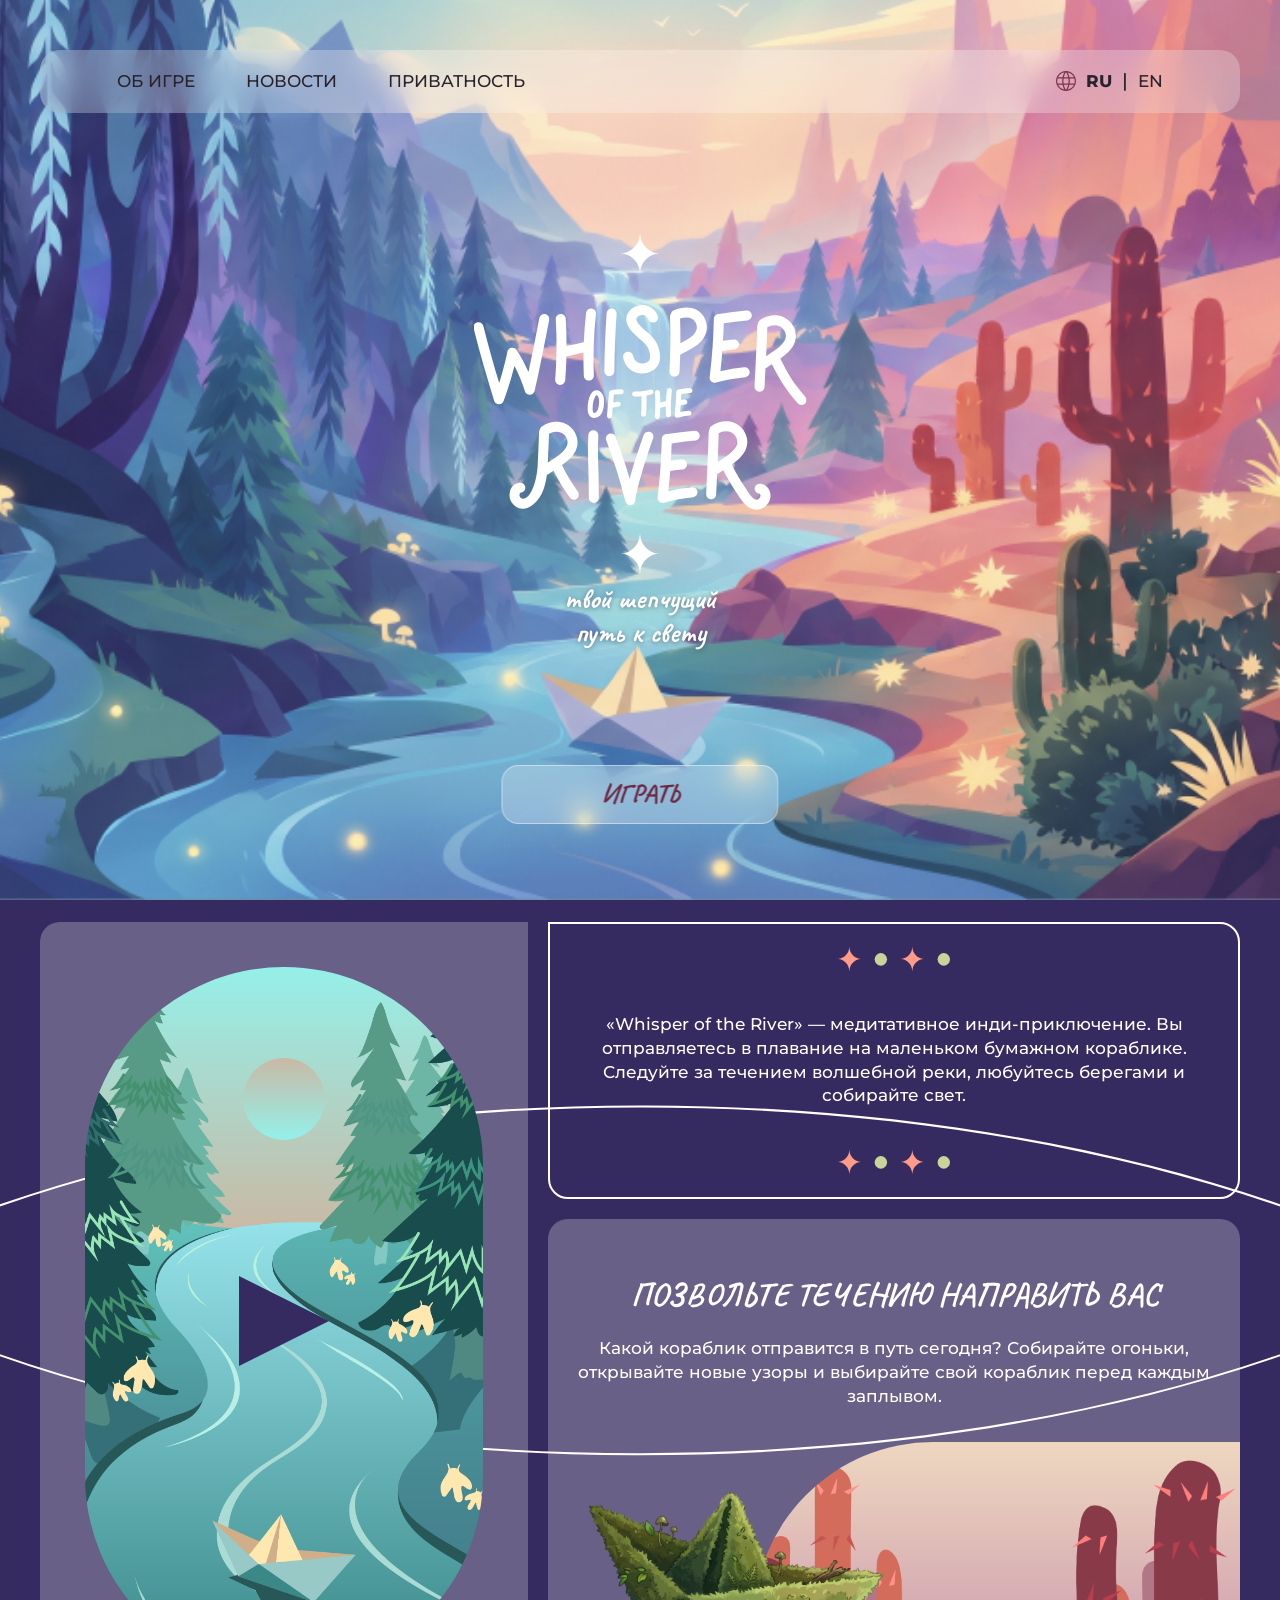
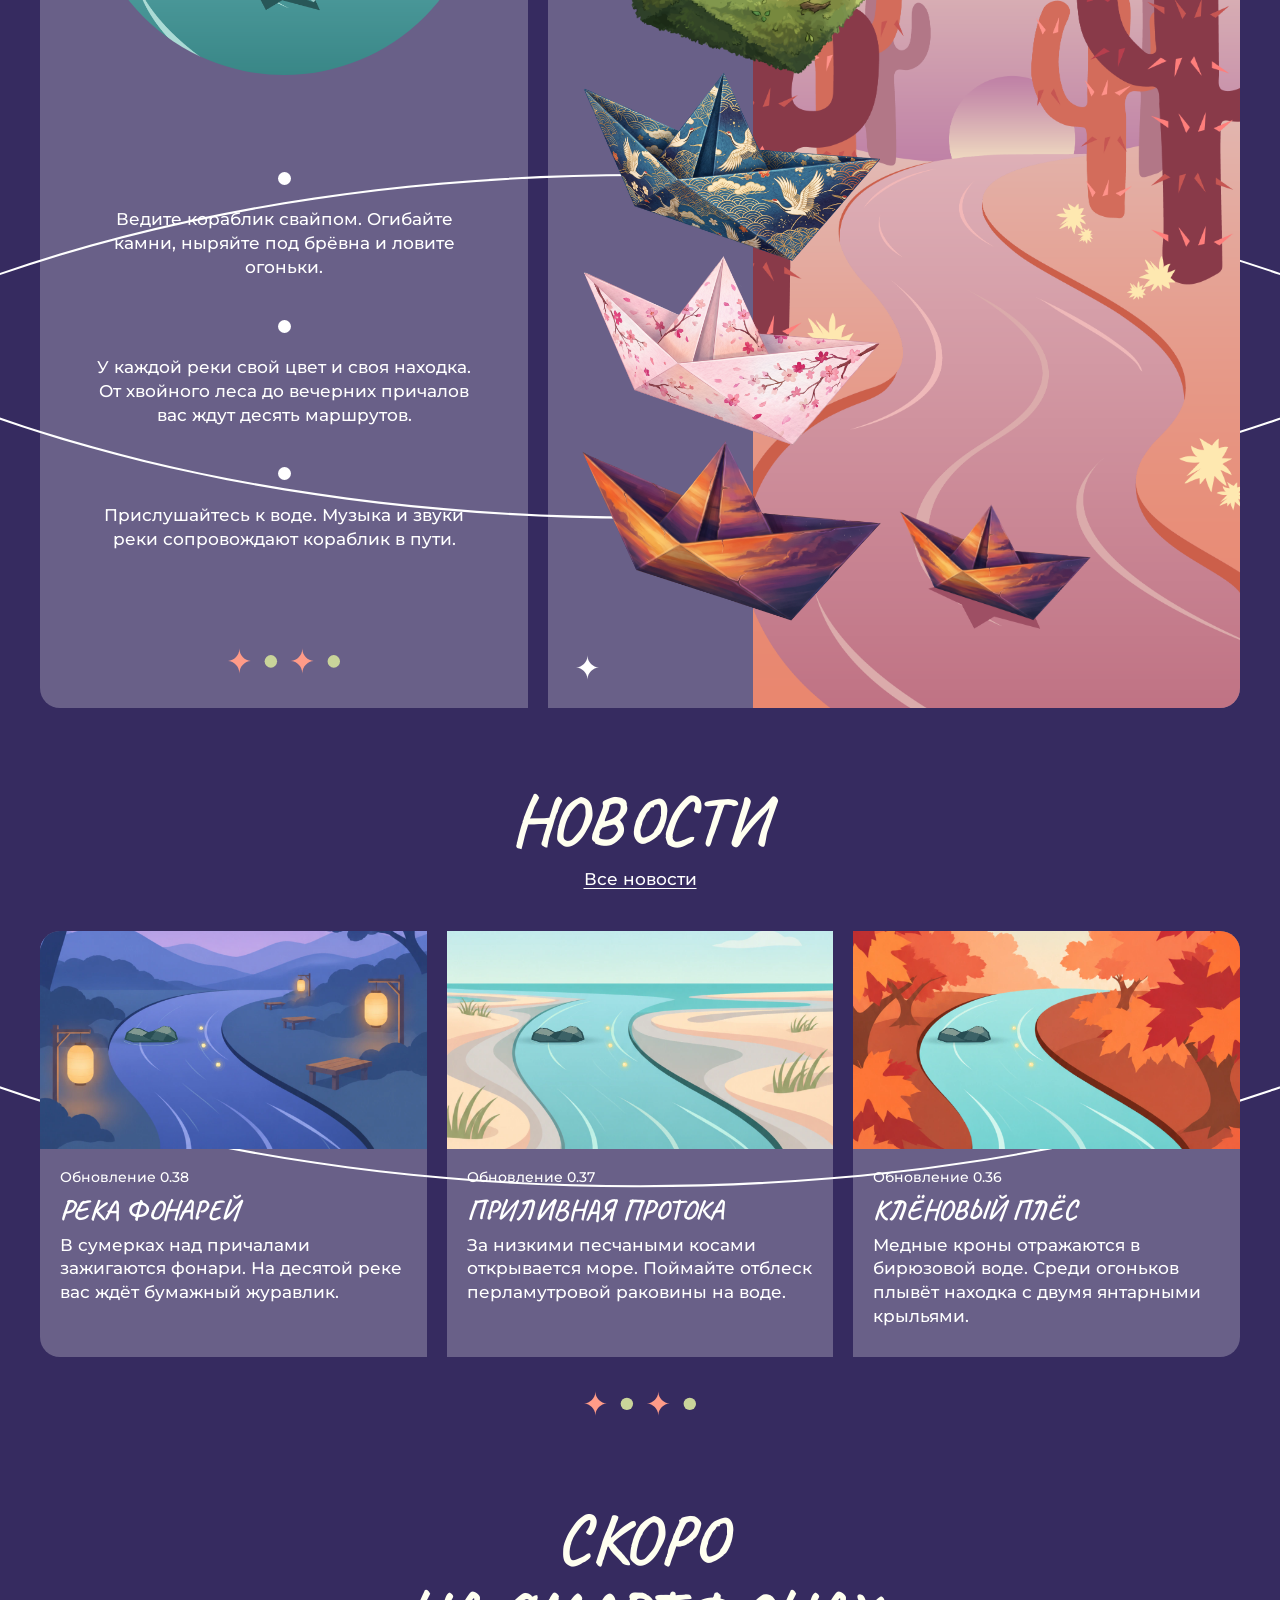
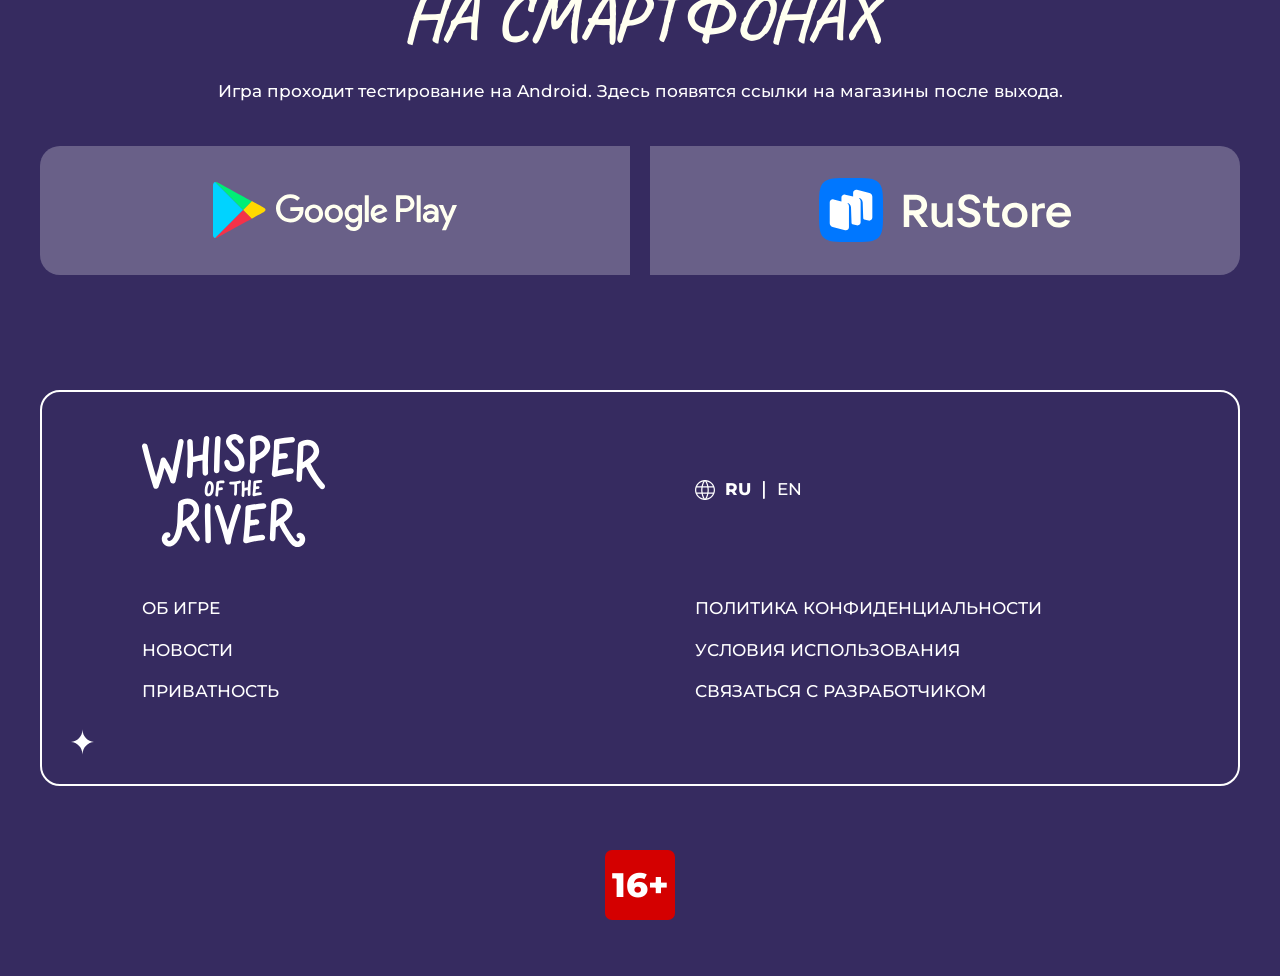
==== index.html @ 46de57a1 "Публикация сайта Whisper of the River" ====
<!doctype html>
<html lang="ru"><head><meta charset="utf-8"><meta name="viewport" content="width=device-width,initial-scale=1"><meta name="theme-color" content="#362b60"><title>Whisper of the River</title>
<meta name="description" content="Путешествие бумажного кораблика по десяти волшебным рекам."><link rel="icon" href="assets/spark.svg"><link rel="stylesheet" href="assets/site.css"><script defer src="assets/site.js"></script></head>
<body class="landing"><a class="skip" href="#content">К содержимому</a><section class="hero"><header class="bar wrap"><nav aria-label="Меню"><a href="index.html#about">Об игре</a><a href="news/index.html">Новости</a><a href="privacy/index.html">Приватность</a></nav><div class="languages"><img src="assets/globe.svg" alt="" ><a lang="ru" hreflang="ru" href="index.html" aria-current="page">RU</a><img src="assets/divider-dark.svg" alt="" class="divider"><a lang="en" hreflang="en" href="en/index.html">EN</a></div>
      <button class="menu-toggle" data-open="menu" aria-haspopup="dialog" aria-controls="menu" aria-label="Меню"><img src="assets/menu.svg" alt="" ></button></header>
    <dialog id="menu" aria-label="Меню"><button class="close" autofocus aria-label="Закрыть" data-close><img src="assets/close.svg" alt="" ></button>
    <a href="index.html" aria-label="На главную"><picture><source media="(max-width: 700px)" srcset="assets/wordmark-mobile.svg"><img src="assets/wordmark.svg" alt="Whisper of the River" ></picture></a><nav><a href="index.html#about">Об игре</a><a href="news/index.html">Новости</a><a href="privacy/index.html">Приватность</a></nav><a class="play menu-play" href="index.html#release">Играть</a></dialog><h1><picture><source media="(max-width: 700px)" srcset="assets/hero-mobile.svg"><img src="assets/hero-logo.svg" alt="Whisper of the River" ></picture></h1>
        <p class="tagline">твой шепчущий<br>путь к свету</p><a class="play" href="#release">Играть</a></section>
        <main id="content"><section class="about wrap" id="about" aria-label="Об игре">
        <div class="intro"><img src="assets/stars-top.svg" alt="" ><p>«Whisper of the River» — медитативное инди-приключение. Вы отправляетесь в плавание на маленьком бумажном кораблике. Следуйте за течением волшебной реки, любуйтесь берегами и собирайте свет.</p><img src="assets/stars.svg" alt="" ></div>
        <div class="journey"><button class="poster" data-open="film" aria-haspopup="dialog" aria-label="Посмотреть игровой процесс"><img src="assets/forest.png" alt="" ><img src="assets/play.svg" alt="" class="play-icon"></button>
        <ul><li>Ведите кораблик свайпом. Огибайте камни, ныряйте под брёвна и ловите огоньки.</li><li>У каждой реки свой цвет и своя находка. От хвойного леса до вечерних причалов вас ждут десять маршрутов.</li><li>Прислушайтесь к воде. Музыка и звуки реки сопровождают кораблик в пути.</li></ul><img src="assets/stars.svg" alt="" ></div>
        <div class="fleet"><h2>Позвольте течению направить вас</h2>
        <p>Какой кораблик отправится в путь сегодня? Собирайте огоньки, открывайте новые узоры и выбирайте свой кораблик перед каждым заплывом.</p>
        <div class="fleet-art"><img src="assets/trail.svg" alt="" class="trail"><img src="assets/desert.png" alt="" class="desert" loading="lazy"><img src="assets/boat-moss.png" alt="" class="boat moss" loading="lazy"><img src="assets/boat-night.png" alt="" class="boat night" loading="lazy"><img src="assets/boat-blossom.png" alt="" class="boat blossom" loading="lazy"><img src="assets/boat-sunset.png" alt="" class="boat sunset" loading="lazy"><img src="assets/boat-sunset.png" alt="" class="boat little" loading="lazy"><img src="assets/spark.svg" alt="" class="spark"></div></div></section>
        <section class="news wrap" id="news"><h2>Новости</h2><a href="news/index.html">Все новости</a><div class="cards"><article><a class="card" href="news/lantern/index.html"><img src="assets/10.webp" alt="" loading="lazy">
        <div><small>Обновление 0.38</small><h3>Река фонарей</h3><p>В сумерках над причалами зажигаются фонари. На десятой реке вас ждёт бумажный журавлик.</p></div></a></article><article><a class="card" href="news/tidal/index.html"><img src="assets/09.webp" alt="" loading="lazy">
        <div><small>Обновление 0.37</small><h3>Приливная протока</h3><p>За низкими песчаными косами открывается море. Поймайте отблеск перламутровой раковины на воде.</p></div></a></article><article><a class="card" href="news/maple/index.html"><img src="assets/08.webp" alt="" loading="lazy">
        <div><small>Обновление 0.36</small><h3>Клёновый плёс</h3><p>Медные кроны отражаются в бирюзовой воде. Среди огоньков плывёт находка с двумя янтарными крыльями.</p></div></a></article></div><img src="assets/stars.svg" alt="" ></section>
        <section id="release" class="release wrap"><h2>Скоро<br>на смартфонах</h2><p>Игра проходит тестирование на Android. Здесь появятся ссылки на магазины после выхода.</p>
        <div class="stores"><div><img src="assets/google-play.svg" alt="Google Play" ></div><div><img src="assets/rustore.svg" alt="RuStore" ></div></div></section></main>
        <dialog id="film" aria-label="Посмотреть игровой процесс"><button class="close" autofocus aria-label="Закрыть" data-close><img src="assets/close.svg" alt="" ></button><img class="footage" data-src="assets/river-in-motion.webp" alt="Запись заплыва бумажного кораблика"></dialog><footer class="wrap"><div class="footer-box"><a href="index.html" aria-label="На главную"><picture><source media="(max-width: 700px)" srcset="assets/wordmark-mobile.svg"><img src="assets/wordmark.svg" alt="Whisper of the River" ></picture></a><div class="languages"><img src="assets/globe-light.svg" alt="" ><a lang="ru" hreflang="ru" href="index.html" aria-current="page">RU</a><img src="assets/divider.svg" alt="" class="divider"><a lang="en" hreflang="en" href="en/index.html">EN</a></div><nav><a href="index.html#about">Об игре</a><a href="news/index.html">Новости</a><a href="privacy/index.html">Приватность</a></nav>
    <nav><a href="privacy/index.html">Политика конфиденциальности</a><a href="terms/index.html">Условия использования</a><a href="mailto:al.mandarinne@mail.ru">Связаться с разработчиком</a></nav></div><b class="age">16+</b></footer></body></html>
---- assets/site.css ----
@font-face {
  font-family: Montserrat; src: url(Montserrat.ttf) format("truetype");
  font-weight: 100 900; font-display: swap;
}
@font-face {
  font-family: Caveat; src: url(caveat.ttf) format("truetype");
  font-weight: 400 700; font-display: swap;
}
:root {
  --river: #362b60; --glass: rgb(255 255 255 / 25%); --cream: #fffff0;
  color: white; background: var(--river); font: 500 106.25%/1.4 Montserrat, sans-serif;
}
* { box-sizing: border-box; }
body { margin: 0; }
body:has(dialog[open]) { overflow: hidden; }
img { display: block; max-width: 100%; }
button, a { color: inherit; font: inherit; }
button { cursor: pointer; }
button:focus-visible, a:focus-visible { outline: 3px solid #ffd58c; outline-offset: 4px; }
a { text-underline-offset: .18em; }
a:hover { text-decoration: underline; }
button { border: 0; background: transparent; padding: 0; }
p, h1, h2, h3, ul { margin: 0; }
h1,h2,h3,.play,.tagline { font-family: Caveat, cursive; font-weight: 700; }
h2,h3,.play { text-transform: uppercase; }
.wrap { width: min(1200px, calc(100% - 64px)); margin-inline: auto; }
.skip { position: absolute; top: -5rem; left: 1rem; z-index: 10; background: var(--river); padding: .65rem; }
.skip:focus { top: 0; }
.hero {
  position: relative; isolation: isolate; height: clamp(560px, 100svh, 1080px);
  background: #74899b url(river-valley.png) center bottom / auto 115.55% no-repeat;
}
@media (min-aspect-ratio: 2/1) { .hero { background-size: cover; } }
.hero h1,.tagline,.hero > .play { position: absolute; left: 50%; transform: translateX(-50%); }
.hero h1 { top: 25.8%; width: min(37vh, 397px); width: min(37svh, 397px); }
.hero h1 img { width: 100%; }
.tagline { top: 64.7%; font-size: clamp(1.45rem,3.2svh,2rem); line-height: 1.18; text-align: center; text-shadow: 0 1px 5px #303d5299; }
.play {
  display: grid; place-items: center; text-decoration: none; background: var(--glass);
  border-radius: 17px; border: 1px solid #ffffff73; backdrop-filter: blur(12px);
  width: 277px; height: 59px; font-size: 1.55rem; color: #6d2942;
}
.hero > .play { top: 85%; }
.play:hover { background: #ffffff80; }
.bar {
  height: 63px; display: flex; align-items: center; justify-content: space-between;
  color: #28232c; border-radius: 20px; background: var(--glass); backdrop-filter: blur(14px);
  padding: 0 clamp(24px,6vw,102px);
}
.hero .bar { position: absolute; inset: 5.55% 0 auto; }
.bar nav,.languages { display: flex; align-items: center; }
.bar nav { gap: clamp(18px,4vw,66px); }
nav a,.languages a { text-decoration: none; text-transform: uppercase; }
nav a:hover,.languages a:hover { text-decoration: underline; }
.languages { gap: 10px; }
.languages a { padding: .5rem 0; }
.languages a[aria-current] { font-weight: 750; }
.languages .divider { width: 18px; transform: rotate(90deg); margin-inline: -6px; }
.menu-toggle { display: none; }
.landing { background: var(--river) url(orbits.svg) center 442px / 2000px auto no-repeat; }
.about {
  position: relative; margin-top: 22px; display: grid; gap: 20px;
  grid-template-columns: 488fr 692fr; grid-template-rows: auto 1fr;
  grid-template-areas: "journey intro" "journey fleet"; text-align: center;
}
.intro,.journey,.fleet { min-width: 0; }
.intro { grid-area: intro; border: 2px solid #fff; border-radius: 0 20px 20px; min-height: 277px;
  padding: 22px 18px; display: flex; flex-direction: column; align-items: center; justify-content: space-between; gap: 24px; }
.intro p { margin-block: auto; }
.journey,.fleet,.card,.stores > div { background: var(--glass); }
.journey { grid-area: journey; border-radius: 20px 0 0 20px; padding: 9.2% 9.2% 7%; display: flex; flex-direction: column; align-items: center; justify-content: space-between; gap: 32px; }
.poster { position: relative; border-radius: 999px; overflow: hidden; width: 100%; }
.poster > img:first-child { width: 100%; aspect-ratio: 398/708; object-fit: cover; }
.play-icon { position: absolute; width: 22.6%; inset: 50% auto auto 50%; transform: translate(-50%,-50%); transition: scale .15s; }
.poster:hover .play-icon { scale: 1.05; }
.journey ul { list-style: none; padding: 0; display: grid; gap: clamp(22px,3.1vw,65px); }
.journey li::before { content: ""; display: block; margin: 0 auto 1.4rem; width: 13px; height: 13px; background: url(dot.svg) center / contain no-repeat; }
.fleet { grid-area: fleet; border-radius: 20px 20px 20px 0; display: flex; flex-direction: column; overflow: hidden; }
.fleet h2 { margin: 7.7% 12px 0; font-size: clamp(1.55rem,2.55vw,2.12rem); }
.fleet p { margin: 2.8% 2.8% 4.8%; }
.fleet-art { margin-top: auto; position: relative; aspect-ratio: 692/866; }
.fleet-art img { position: absolute; }
.desert { right: 0; top: 0; width: 70.4%; height: 100%; object-fit: cover; border-radius: 37% 0 0 0 / 21% 0 0 0; }
.trail { top: 10%; left: 36%; width: 32%; transform: rotate(13deg); }
.boat { object-fit: cover; width: 52.2%; left: -1.6%; }
.moss { top: 5.8%; left: 5.9%; width: 42.6%; }
.night { top: 25.8%; }
.blossom { top: 47%; }
.sunset { top: 68%; width: 53.2%; }
.little { top: 75.8%; left: 46.7%; width: 34%; }
.spark { bottom: 3.2%; left: 4%; width: 3.3%; }
@media (min-width: 1600px) {
  .about::before,.about::after,.landing footer::before,.landing footer::after { content: ""; position: absolute; top: 10px; width: 60px; height: 66px; background: url(margin-star.svg) center / contain no-repeat; }
  .about::after,.landing footer::after { left: calc(50% + 50vw - 110px); }
  .about::before,.landing footer::before { right: calc(50% + 50vw - 82px); width: 32px; background-image: url(margin-dot.svg); }
  .landing footer::before,.landing footer::after { top: auto; bottom: 35px; }
}
.news,.release { text-align: center; }
.news { margin-top: 75px; }
.news h2,.release h2,.inside h1 { color: var(--cream); font-size: clamp(2.5rem,5.35vw,4.12rem); line-height: 1.12; }
.news > a { display: inline-block; margin-top: 8px; }
.news > img { margin: 34px auto 0; }
.cards { display: grid; grid-template-columns: repeat(3,minmax(0,1fr)); gap: 20px; margin-top: 40px; text-align: left; }
.card { display: block; text-decoration: none; overflow: hidden; height: 100%; }
.cards article:first-child .card { border-radius: 20px 0 0 20px; }
.cards article:last-child .card { border-radius: 0 20px 20px 0; }
.card > img { width: 100%; aspect-ratio: 16/9; object-fit: cover; object-position: 50% 43%; }
.card > div { padding: 16px 20px 28px; }
.card h3 { font-size: 1.65rem; line-height: 1.14; margin: 5px 0 8px; }
.card:hover { text-decoration: none; background: #ffffff52; }
.card:hover h3 { text-decoration: underline; }
small { font-size: .84rem; }
.release { margin-top: 86px; }
.release p { margin: 24px auto 42px; max-width: 950px; }
.stores { display: grid; grid-template-columns: 1fr 1fr; gap: 20px; }
.stores > div { min-height: 129px; display: grid; place-items: center; border-radius: 20px 0 0 20px; }
.stores > div + div { border-radius: 0 20px 20px 0; }
footer { position: relative; padding-block: clamp(80px,9vw,172px) 56px; }
.footer-box { border: 2px solid white; border-radius: 20px; padding: 42px 8.3% 80px;
  display: grid; grid-template-columns: 1fr 1fr; align-items: center; gap: 50px 11%;
  background: url(spark.svg) 2.5% 92% / 23px auto no-repeat; }
.footer-box nav { display: grid; justify-items: start; gap: 18px; }
.age { display: grid; place-items: center; background: #d40000; color: white; width: 70px; height: 70px; margin: 64px auto 0; border-radius: 7px; font: 800 2rem/1 Montserrat,sans-serif; }
dialog { background: var(--river); color: white; border: 0; padding: 0; }
dialog::backdrop { background: #171127bc; }
.close,.menu-toggle { min-width: 44px; min-height: 44px; place-items: center; }
.close { display: grid; position: absolute; top: 12px; right: 10px; z-index: 1; border-radius: 50%; background: var(--river); }
#film { border-radius: 18px; overflow: hidden; }
.footage { max-height: 88svh; max-width: 92vw; }
#menu { margin: 0 0 0 auto; width: min(85vw,320px); max-width: none; height: 100%; max-height: none; padding: 60px 20px 25px; }
#menu[open] { display: flex; flex-direction: column; }
#menu nav { display: grid; gap: 22px; margin-top: 52px; }
.menu-play { margin: auto auto 0; max-width: 100%; color: var(--cream); }
.inner-page .bar { margin-block: 32px 64px; background: #c3bdd1; }
.inside > h1 { text-transform: uppercase; margin: 24px 0 16px; overflow-wrap: anywhere; hyphens: auto; }
.inside > p,.inside > h2,.inside > small,.inside > a { max-width: 780px; margin-block: 20px; }
.inside > small { display: block; }
.article-art { width: min(100%,780px); max-height: 500px; object-fit: cover; object-position: center 43%; border-radius: 20px; }
@media (max-width: 900px) and (min-width: 701px) {
  .about { grid-template-columns: 41fr 59fr; gap: 12px; }
  .cards { gap: 12px; }
  .bar { padding-inline: 24px; }
  .footer-box { padding-inline: 5%; }
}
@media (max-width: 700px) {
  :root { font-size: 100%; }
  .wrap { width: calc(100% - 40px); }
  .hero { height: clamp(570px,100svh,850px); background-size: auto 100%; }
  .hero .bar { top: 4.5%; }
  .bar { padding: 0 10px 0 20px; }
  .bar nav { display: none; }
  .menu-toggle { display: grid; }
  .hero h1 { top: 31.3%; width: min(53.3vw,25svh,235px); }
  .tagline { top: 59.2%; font-size: 1.52rem; }
  .hero > .play { top: auto; bottom: 5.4%; width: 223px; }
  .landing { background-image: none; }
  .about { margin-top: 16px; display: flex; flex-direction: column; gap: 16px; }
  .intro,.journey,.fleet { border-radius: 20px; }
  .intro { padding: 20px 17px; min-height: 330px; }
  .intro img,.journey > img,.news > img { width: 80px; }
  .journey { padding: 26px 18px; gap: 30px; }
  .poster { max-width: 398px; }
  .journey ul { gap: 24px; }
  .journey li::before { width: 9px; height: 9px; margin-bottom: 18px; }
  .fleet h2 { font-size: 1.35rem; margin: 20px 8px 0; }
  .fleet p { margin: 15px 18px 35px; }
  .fleet-art { aspect-ratio: 334/866; max-height: 950px; }
  .desert { width: 74%; border-top-left-radius: 50% 20%; }
  .trail { display: none; }
  .boat { width: 83.5%; left: -26%; }
  .moss { width: 68%; top: 10.2%; left: -14%; }
  .night { top: 25.5%; } .blossom { top: 42%; } .sunset { top: 58.2%; }
  .little { top: 76.6%; left: 28.4%; width: 66%; }
  .spark { width: 16px; bottom: 2%; }
  .news { margin-top: 36px; }
  .cards { grid-template-columns: 1fr; gap: 16px; margin-top: 20px; }
  .landing .cards article:not(:first-child) { display: none; }
  .cards article .card,.cards article:first-child .card,.cards article:last-child .card { border-radius: 20px; }
  .card { text-align: center; }
  .news > img { margin-top: 20px; }
  .release { margin-top: 42px; }
  .release p { margin: 14px auto 22px; max-width: 32ch; }
  .stores { grid-template-columns: 1fr; gap: 16px; }
  .stores > div,.stores > div + div { min-height: 74px; border-radius: 16px; }
  .stores img { width: 143px; }
  footer { padding: 80px 0 24px; }
  .footer-box { grid-template-columns: 1fr; padding: 36px 17px 24px; gap: 30px; background-image: none; }
  .footer-box nav { font-size: .9rem; gap: 11px; }
  .footer-box .languages { grid-row: 4; }
  .age { margin-top: 32px; }
  .inner-page .bar { margin-block: 22px 38px; }
}
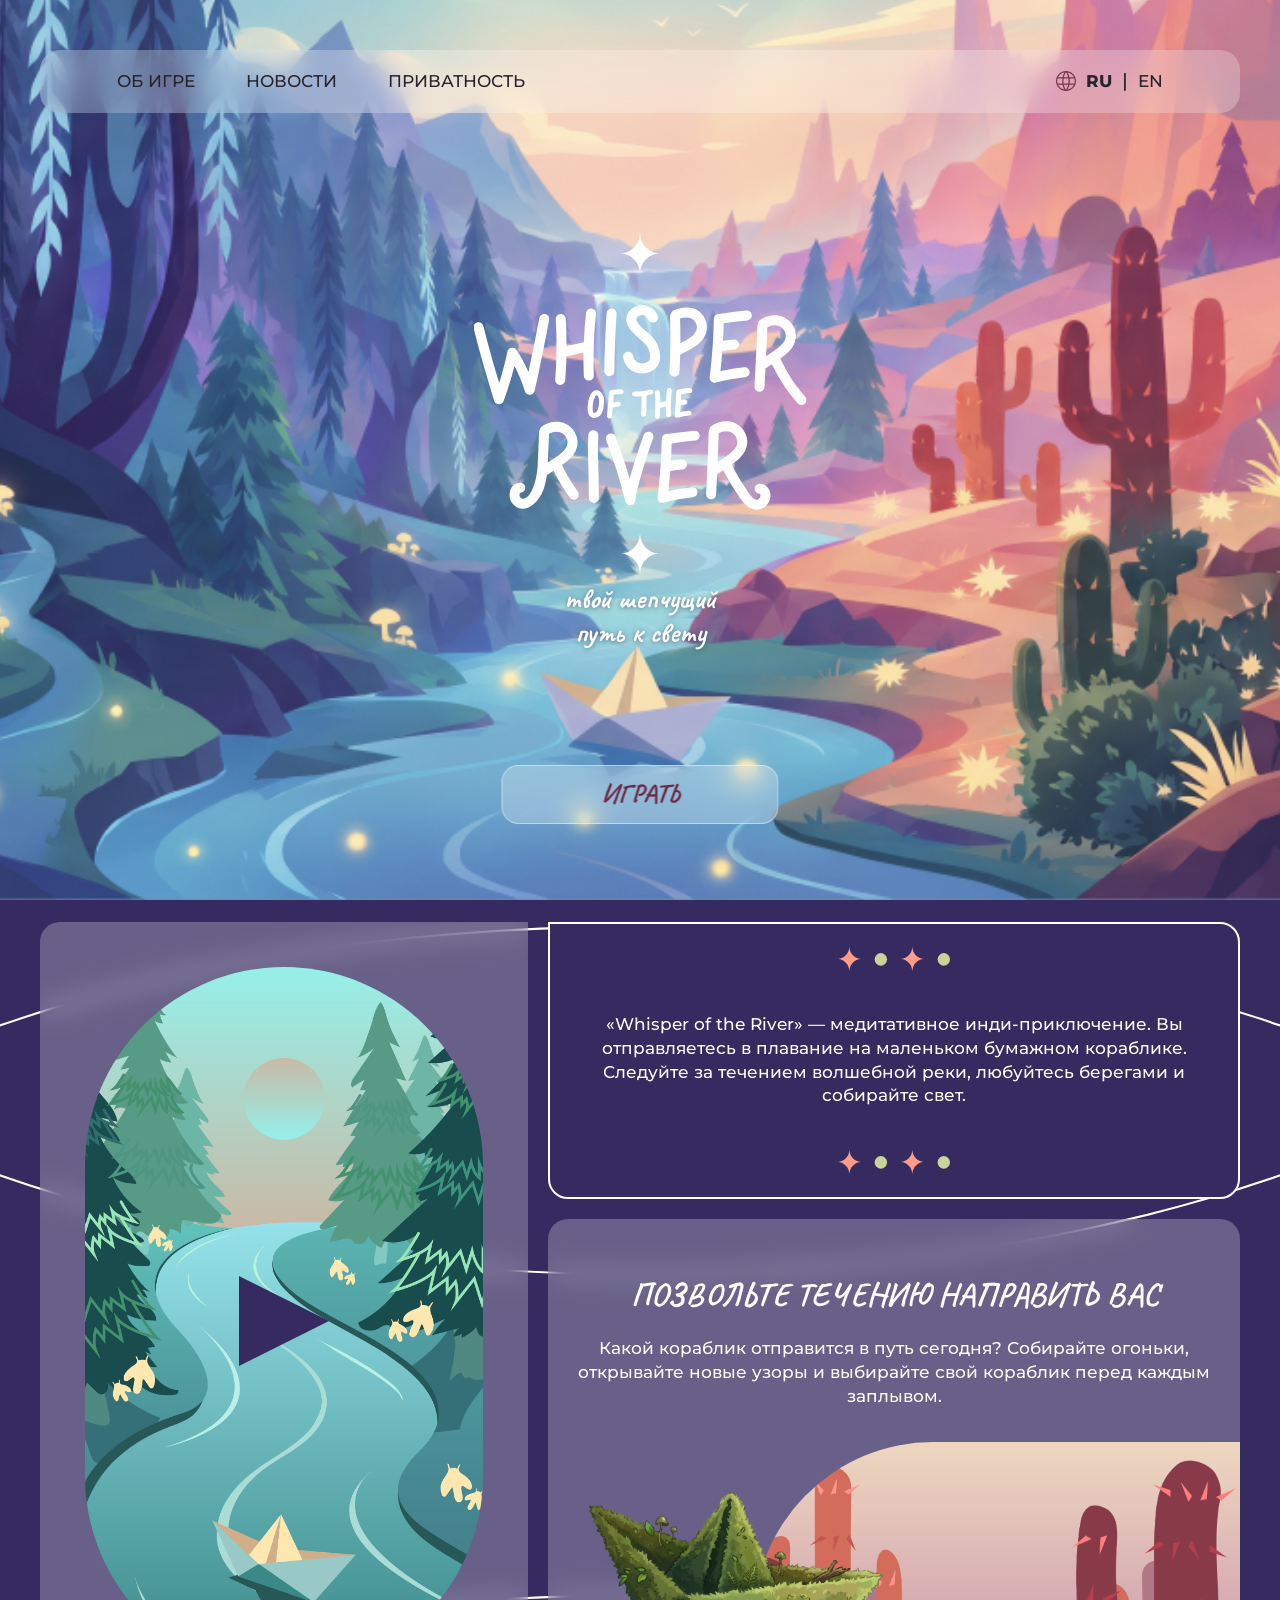
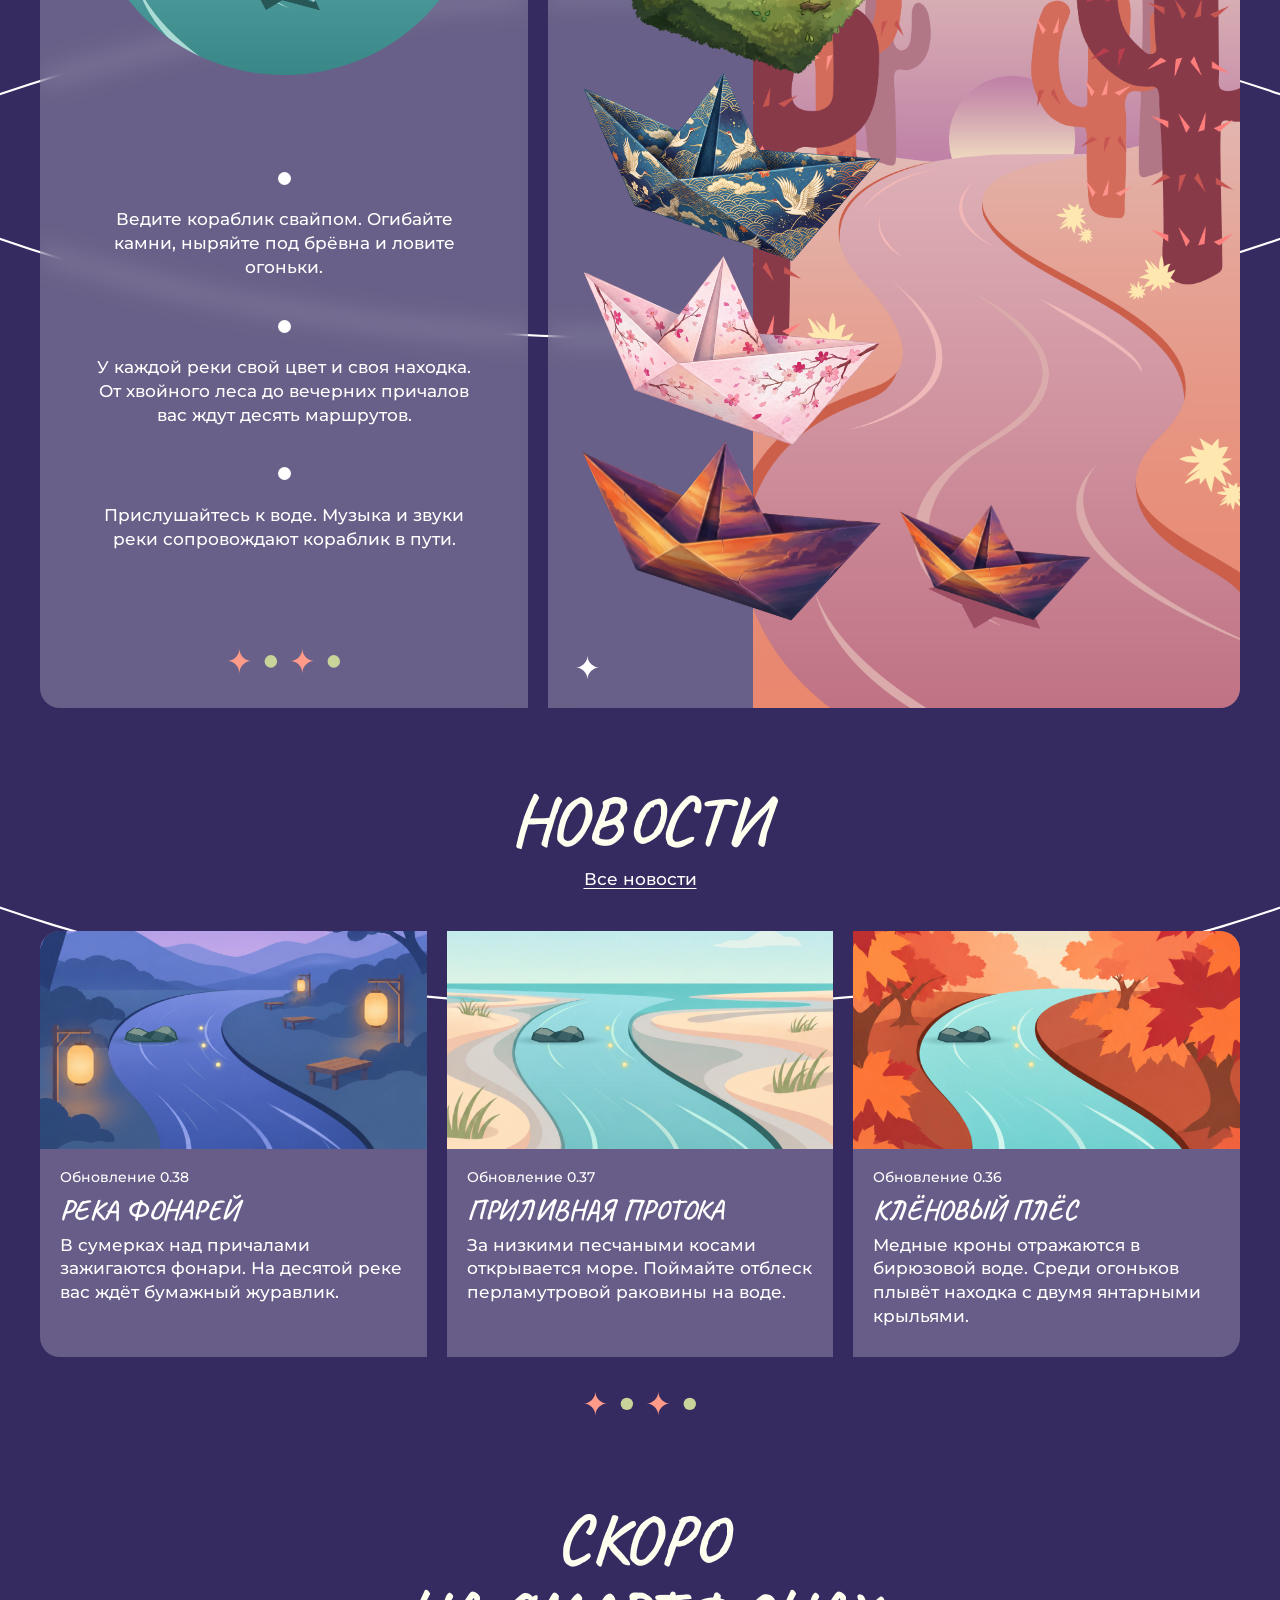
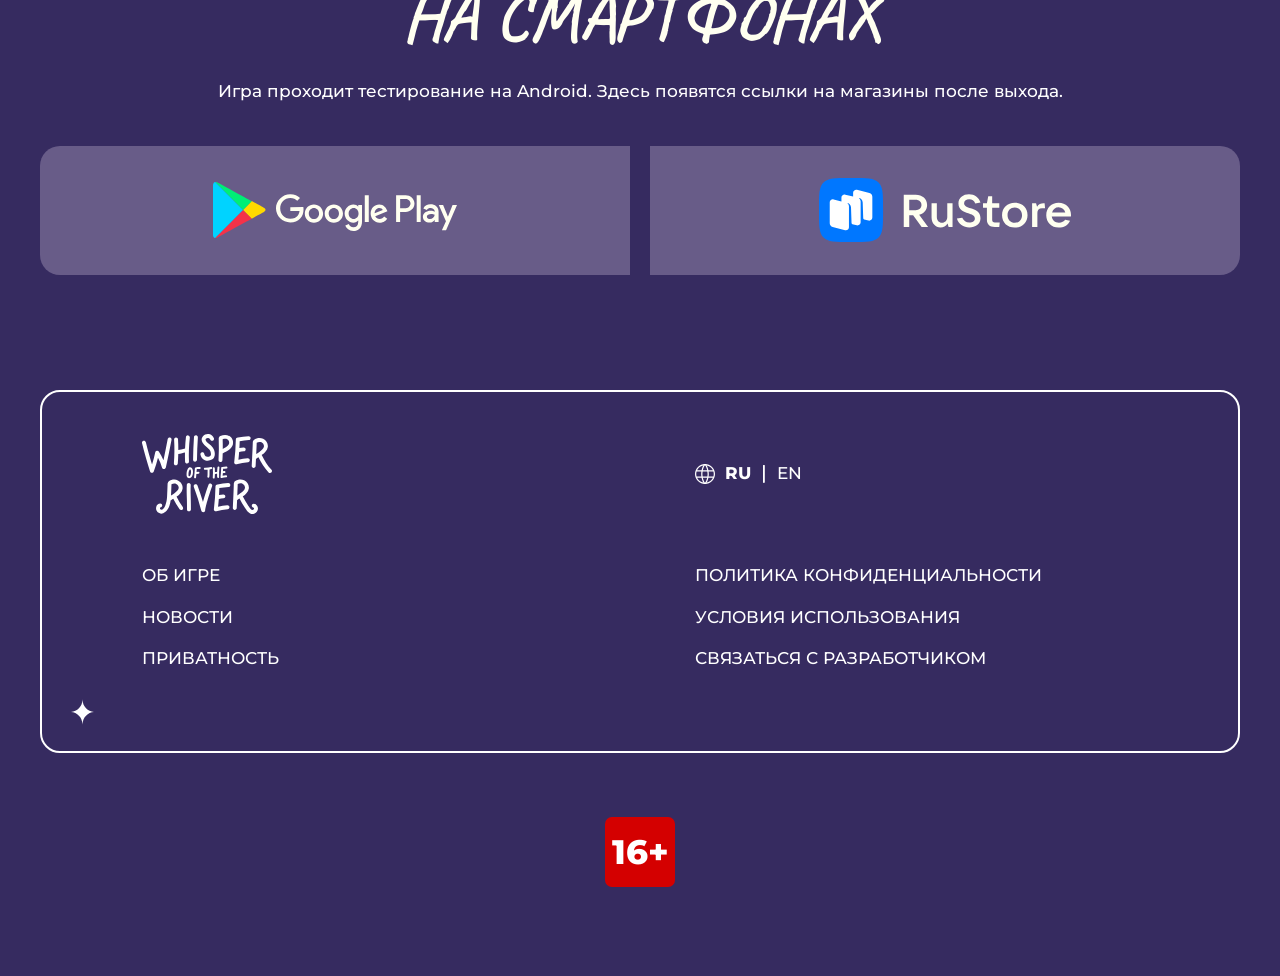
==== commit 0532daa8: "Исправить фон карточек и добавить выбор кораблика на реке" ====
--- a/index.html
+++ b/index.html
@@ -12,7 +12,7 @@
         <ul><li>Ведите кораблик свайпом. Огибайте камни, ныряйте под брёвна и ловите огоньки.</li><li>У каждой реки свой цвет и своя находка. От хвойного леса до вечерних причалов вас ждут десять маршрутов.</li><li>Прислушайтесь к воде. Музыка и звуки реки сопровождают кораблик в пути.</li></ul><img src="assets/stars.svg" alt="" ></div>
         <div class="fleet"><h2>Позвольте течению направить вас</h2>
         <p>Какой кораблик отправится в путь сегодня? Собирайте огоньки, открывайте новые узоры и выбирайте свой кораблик перед каждым заплывом.</p>
-        <div class="fleet-art"><img src="assets/trail.svg" alt="" class="trail"><img src="assets/desert.png" alt="" class="desert" loading="lazy"><img src="assets/boat-moss.png" alt="" class="boat moss" loading="lazy"><img src="assets/boat-night.png" alt="" class="boat night" loading="lazy"><img src="assets/boat-blossom.png" alt="" class="boat blossom" loading="lazy"><img src="assets/boat-sunset.png" alt="" class="boat sunset" loading="lazy"><img src="assets/boat-sunset.png" alt="" class="boat little" loading="lazy"><img src="assets/spark.svg" alt="" class="spark"></div></div></section>
+        <div class="fleet-art" role="group" aria-label="Выбор кораблика"><img src="assets/trail.svg" alt="" class="trail"><img src="assets/desert.png" alt="" class="desert" loading="lazy"><button type="button" class="boat moss" aria-label="Мох" aria-pressed="false"><img src="assets/boat-moss.png" alt="" loading="lazy"></button><button type="button" class="boat night" aria-label="Журавли" aria-pressed="false"><img src="assets/boat-night.png" alt="" loading="lazy"></button><button type="button" class="boat blossom" aria-label="Сакура" aria-pressed="false"><img src="assets/boat-blossom.png" alt="" loading="lazy"></button><button type="button" class="boat sunset" aria-label="Закат" aria-pressed="true"><img src="assets/boat-sunset.png" alt="" loading="lazy"></button><div class="little" aria-hidden="true"><img src="assets/boat-sunset.png" alt="" loading="lazy"></div><img src="assets/spark.svg" alt="" class="spark"></div></div></section>
         <section class="news wrap" id="news"><h2>Новости</h2><a href="news/index.html">Все новости</a><div class="cards"><article><a class="card" href="news/lantern/index.html"><img src="assets/10.webp" alt="" loading="lazy">
         <div><small>Обновление 0.38</small><h3>Река фонарей</h3><p>В сумерках над причалами зажигаются фонари. На десятой реке вас ждёт бумажный журавлик.</p></div></a></article><article><a class="card" href="news/tidal/index.html"><img src="assets/09.webp" alt="" loading="lazy">
         <div><small>Обновление 0.37</small><h3>Приливная протока</h3><p>За низкими песчаными косами открывается море. Поймайте отблеск перламутровой раковины на воде.</p></div></a></article><article><a class="card" href="news/maple/index.html"><img src="assets/08.webp" alt="" loading="lazy">
--- a/assets/site.css
+++ b/assets/site.css
@@ -57,17 +57,23 @@
 .languages a[aria-current] { font-weight: 750; }
 .languages .divider { width: 18px; transform: rotate(90deg); margin-inline: -6px; }
 .menu-toggle { display: none; }
-.landing { background: var(--river) url(orbits.svg) center 442px / 2000px auto no-repeat; }
+.landing main {
+  display: flow-root;
+  background: url(orbits.svg) center -638px / 2000px auto no-repeat;
+}
 .about {
   position: relative; margin-top: 22px; display: grid; gap: 20px;
   grid-template-columns: 488fr 692fr; grid-template-rows: auto 1fr;
   grid-template-areas: "journey intro" "journey fleet"; text-align: center;
 }
 .intro,.journey,.fleet { min-width: 0; }
-.intro { grid-area: intro; border: 2px solid #fff; border-radius: 0 20px 20px; min-height: 277px;
+.intro { grid-area: intro; background: var(--river); border: 2px solid #fff; border-radius: 0 20px 20px; min-height: 277px;
   padding: 22px 18px; display: flex; flex-direction: column; align-items: center; justify-content: space-between; gap: 24px; }
 .intro p { margin-block: auto; }
-.journey,.fleet,.card,.stores > div { background: var(--glass); }
+.journey,.fleet,.card,.stores > div { background: #685c88; }
+@supports (backdrop-filter: blur(12px)) {
+  .journey,.fleet { background: var(--glass); backdrop-filter: blur(12px); }
+}
 .journey { grid-area: journey; border-radius: 20px 0 0 20px; padding: 9.2% 9.2% 7%; display: flex; flex-direction: column; align-items: center; justify-content: space-between; gap: 32px; }
 .poster { position: relative; border-radius: 999px; overflow: hidden; width: 100%; }
 .poster > img:first-child { width: 100%; aspect-ratio: 398/708; object-fit: cover; }
@@ -79,15 +85,21 @@
 .fleet h2 { margin: 7.7% 12px 0; font-size: clamp(1.55rem,2.55vw,2.12rem); }
 .fleet p { margin: 2.8% 2.8% 4.8%; }
 .fleet-art { margin-top: auto; position: relative; aspect-ratio: 692/866; }
-.fleet-art img { position: absolute; }
+.fleet-art > img,.fleet-art > button,.little { position: absolute; }
 .desert { right: 0; top: 0; width: 70.4%; height: 100%; object-fit: cover; border-radius: 37% 0 0 0 / 21% 0 0 0; }
 .trail { top: 10%; left: 36%; width: 32%; transform: rotate(13deg); }
-.boat { object-fit: cover; width: 52.2%; left: -1.6%; }
+.boat { width: 52.2%; left: -1.6%; touch-action: manipulation; }
+.boat img { width: 100%; pointer-events: none; }
+.boat:focus-visible { outline-offset: -5px; border-radius: 14px; }
+@media (hover: hover) {
+  .boat:hover img { filter: drop-shadow(0 3px 6px #fff5); }
+}
 .moss { top: 5.8%; left: 5.9%; width: 42.6%; }
 .night { top: 25.8%; }
 .blossom { top: 47%; }
 .sunset { top: 68%; width: 53.2%; }
-.little { top: 75.8%; left: 46.7%; width: 34%; }
+.little { top: 75.8%; left: 46.7%; width: 34%; aspect-ratio: 235/131; pointer-events: none; }
+.little img { position: absolute; inset: 0; width: 100%; height: 100%; object-fit: contain; }
 .spark { bottom: 3.2%; left: 4%; width: 3.3%; }
 @media (min-width: 1600px) {
   .about::before,.about::after,.landing footer::before,.landing footer::after { content: ""; position: absolute; top: 10px; width: 60px; height: 66px; background: url(margin-star.svg) center / contain no-repeat; }
@@ -96,6 +108,7 @@
   .landing footer::before,.landing footer::after { top: auto; bottom: 35px; }
 }
 .news,.release { text-align: center; }
+.news h2,.news > a,.release h2,.release p { width: fit-content; margin-inline: auto; background: var(--river); }
 .news { margin-top: 75px; }
 .news h2,.release h2,.inside h1 { color: var(--cream); font-size: clamp(2.5rem,5.35vw,4.12rem); line-height: 1.12; }
 .news > a { display: inline-block; margin-top: 8px; }
@@ -107,7 +120,7 @@
 .card > img { width: 100%; aspect-ratio: 16/9; object-fit: cover; object-position: 50% 43%; }
 .card > div { padding: 16px 20px 28px; }
 .card h3 { font-size: 1.65rem; line-height: 1.14; margin: 5px 0 8px; }
-.card:hover { text-decoration: none; background: #ffffff52; }
+.card:hover { text-decoration: none; background: #776f95; }
 .card:hover h3 { text-decoration: underline; }
 small { font-size: .84rem; }
 .release { margin-top: 86px; }
@@ -153,7 +166,7 @@
   .hero h1 { top: 31.3%; width: min(53.3vw,25svh,235px); }
   .tagline { top: 59.2%; font-size: 1.52rem; }
   .hero > .play { top: auto; bottom: 5.4%; width: 223px; }
-  .landing { background-image: none; }
+  .landing main { background-image: none; }
   .about { margin-top: 16px; display: flex; flex-direction: column; gap: 16px; }
   .intro,.journey,.fleet { border-radius: 20px; }
   .intro { padding: 20px 17px; min-height: 330px; }
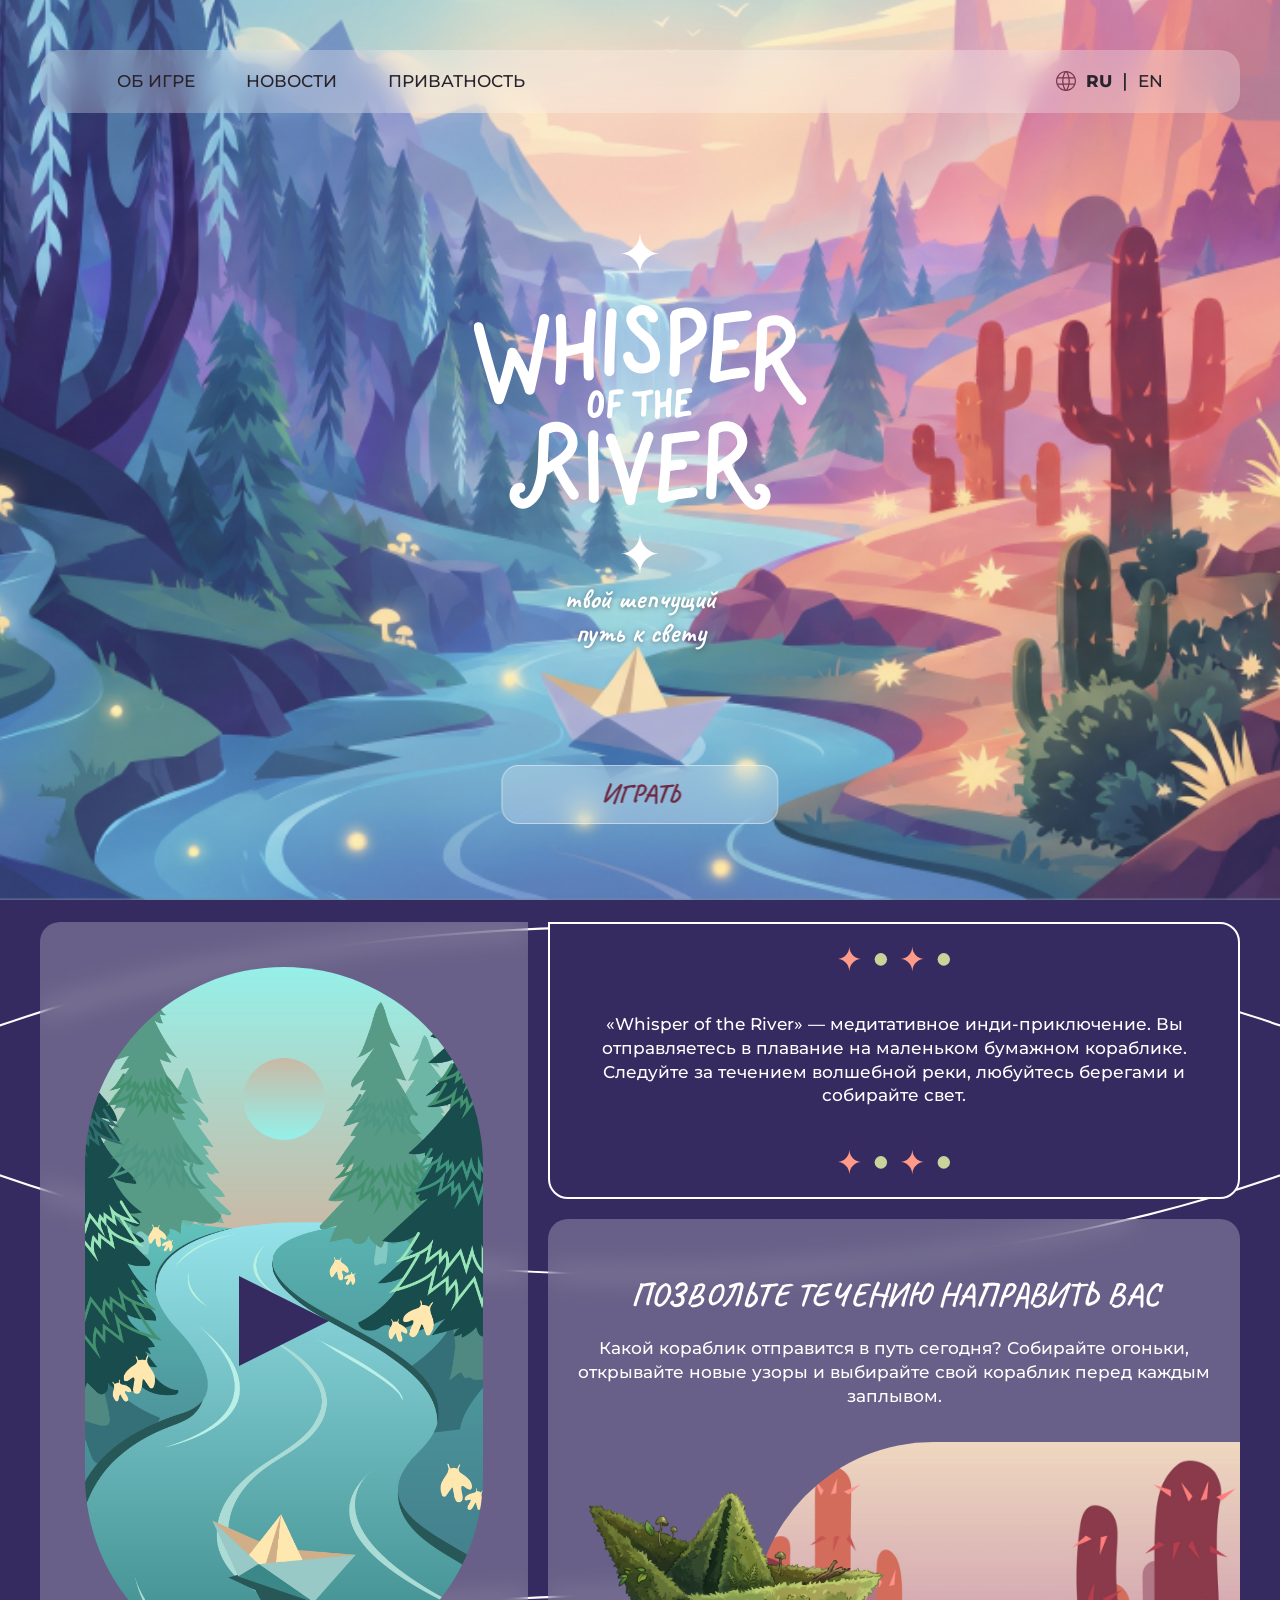
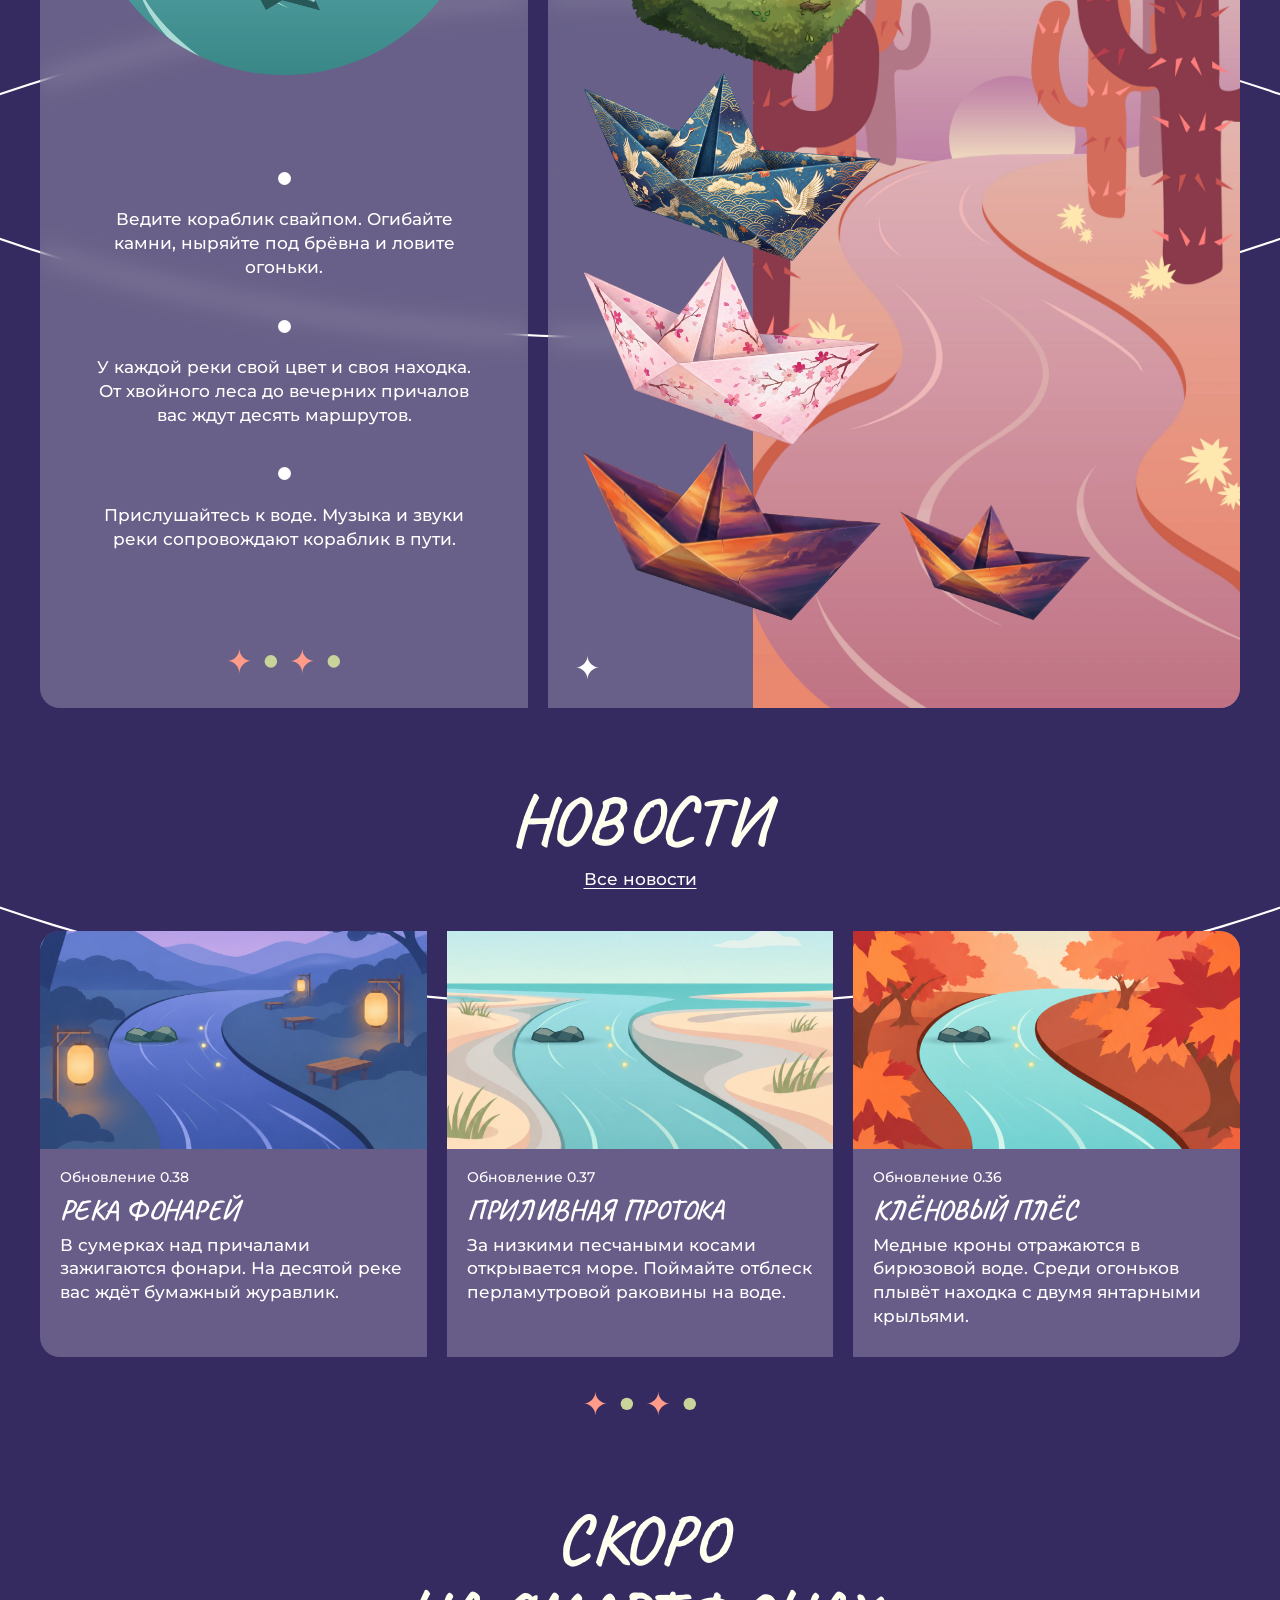
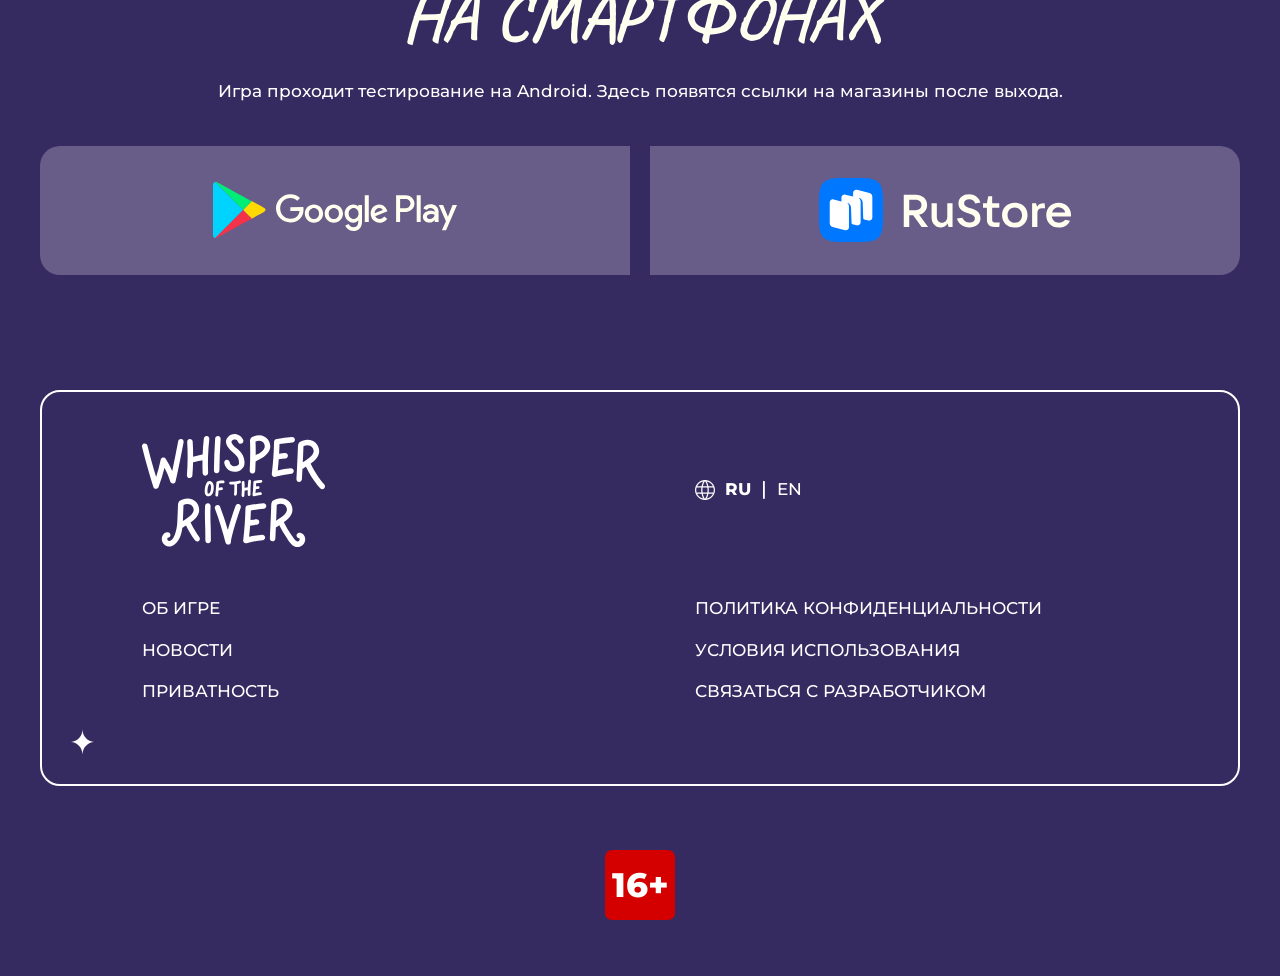
==== commit 2c2bda48: "Убрать исходный кораблик и тень с фона реки" ====
--- a/index.html
+++ b/index.html
@@ -12,7 +12,7 @@
         <ul><li>Ведите кораблик свайпом. Огибайте камни, ныряйте под брёвна и ловите огоньки.</li><li>У каждой реки свой цвет и своя находка. От хвойного леса до вечерних причалов вас ждут десять маршрутов.</li><li>Прислушайтесь к воде. Музыка и звуки реки сопровождают кораблик в пути.</li></ul><img src="assets/stars.svg" alt="" ></div>
         <div class="fleet"><h2>Позвольте течению направить вас</h2>
         <p>Какой кораблик отправится в путь сегодня? Собирайте огоньки, открывайте новые узоры и выбирайте свой кораблик перед каждым заплывом.</p>
-        <div class="fleet-art" role="group" aria-label="Выбор кораблика"><img src="assets/trail.svg" alt="" class="trail"><img src="assets/desert.png" alt="" class="desert" loading="lazy"><button type="button" class="boat moss" aria-label="Мох" aria-pressed="false"><img src="assets/boat-moss.png" alt="" loading="lazy"></button><button type="button" class="boat night" aria-label="Журавли" aria-pressed="false"><img src="assets/boat-night.png" alt="" loading="lazy"></button><button type="button" class="boat blossom" aria-label="Сакура" aria-pressed="false"><img src="assets/boat-blossom.png" alt="" loading="lazy"></button><button type="button" class="boat sunset" aria-label="Закат" aria-pressed="true"><img src="assets/boat-sunset.png" alt="" loading="lazy"></button><div class="little" aria-hidden="true"><img src="assets/boat-sunset.png" alt="" loading="lazy"></div><img src="assets/spark.svg" alt="" class="spark"></div></div></section>
+        <div class="fleet-art" role="group" aria-label="Выбор кораблика"><img src="assets/trail.svg" alt="" class="trail"><img src="assets/desert-river.webp" alt="" class="desert" loading="lazy"><button type="button" class="boat moss" aria-label="Мох" aria-pressed="false"><img src="assets/boat-moss.png" alt="" loading="lazy"></button><button type="button" class="boat night" aria-label="Журавли" aria-pressed="false"><img src="assets/boat-night.png" alt="" loading="lazy"></button><button type="button" class="boat blossom" aria-label="Сакура" aria-pressed="false"><img src="assets/boat-blossom.png" alt="" loading="lazy"></button><button type="button" class="boat sunset" aria-label="Закат" aria-pressed="true"><img src="assets/boat-sunset.png" alt="" loading="lazy"></button><div class="little" aria-hidden="true"><img src="assets/boat-sunset.png" alt="" loading="lazy"></div><img src="assets/spark.svg" alt="" class="spark"></div></div></section>
         <section class="news wrap" id="news"><h2>Новости</h2><a href="news/index.html">Все новости</a><div class="cards"><article><a class="card" href="news/lantern/index.html"><img src="assets/10.webp" alt="" loading="lazy">
         <div><small>Обновление 0.38</small><h3>Река фонарей</h3><p>В сумерках над причалами зажигаются фонари. На десятой реке вас ждёт бумажный журавлик.</p></div></a></article><article><a class="card" href="news/tidal/index.html"><img src="assets/09.webp" alt="" loading="lazy">
         <div><small>Обновление 0.37</small><h3>Приливная протока</h3><p>За низкими песчаными косами открывается море. Поймайте отблеск перламутровой раковины на воде.</p></div></a></article><article><a class="card" href="news/maple/index.html"><img src="assets/08.webp" alt="" loading="lazy">
